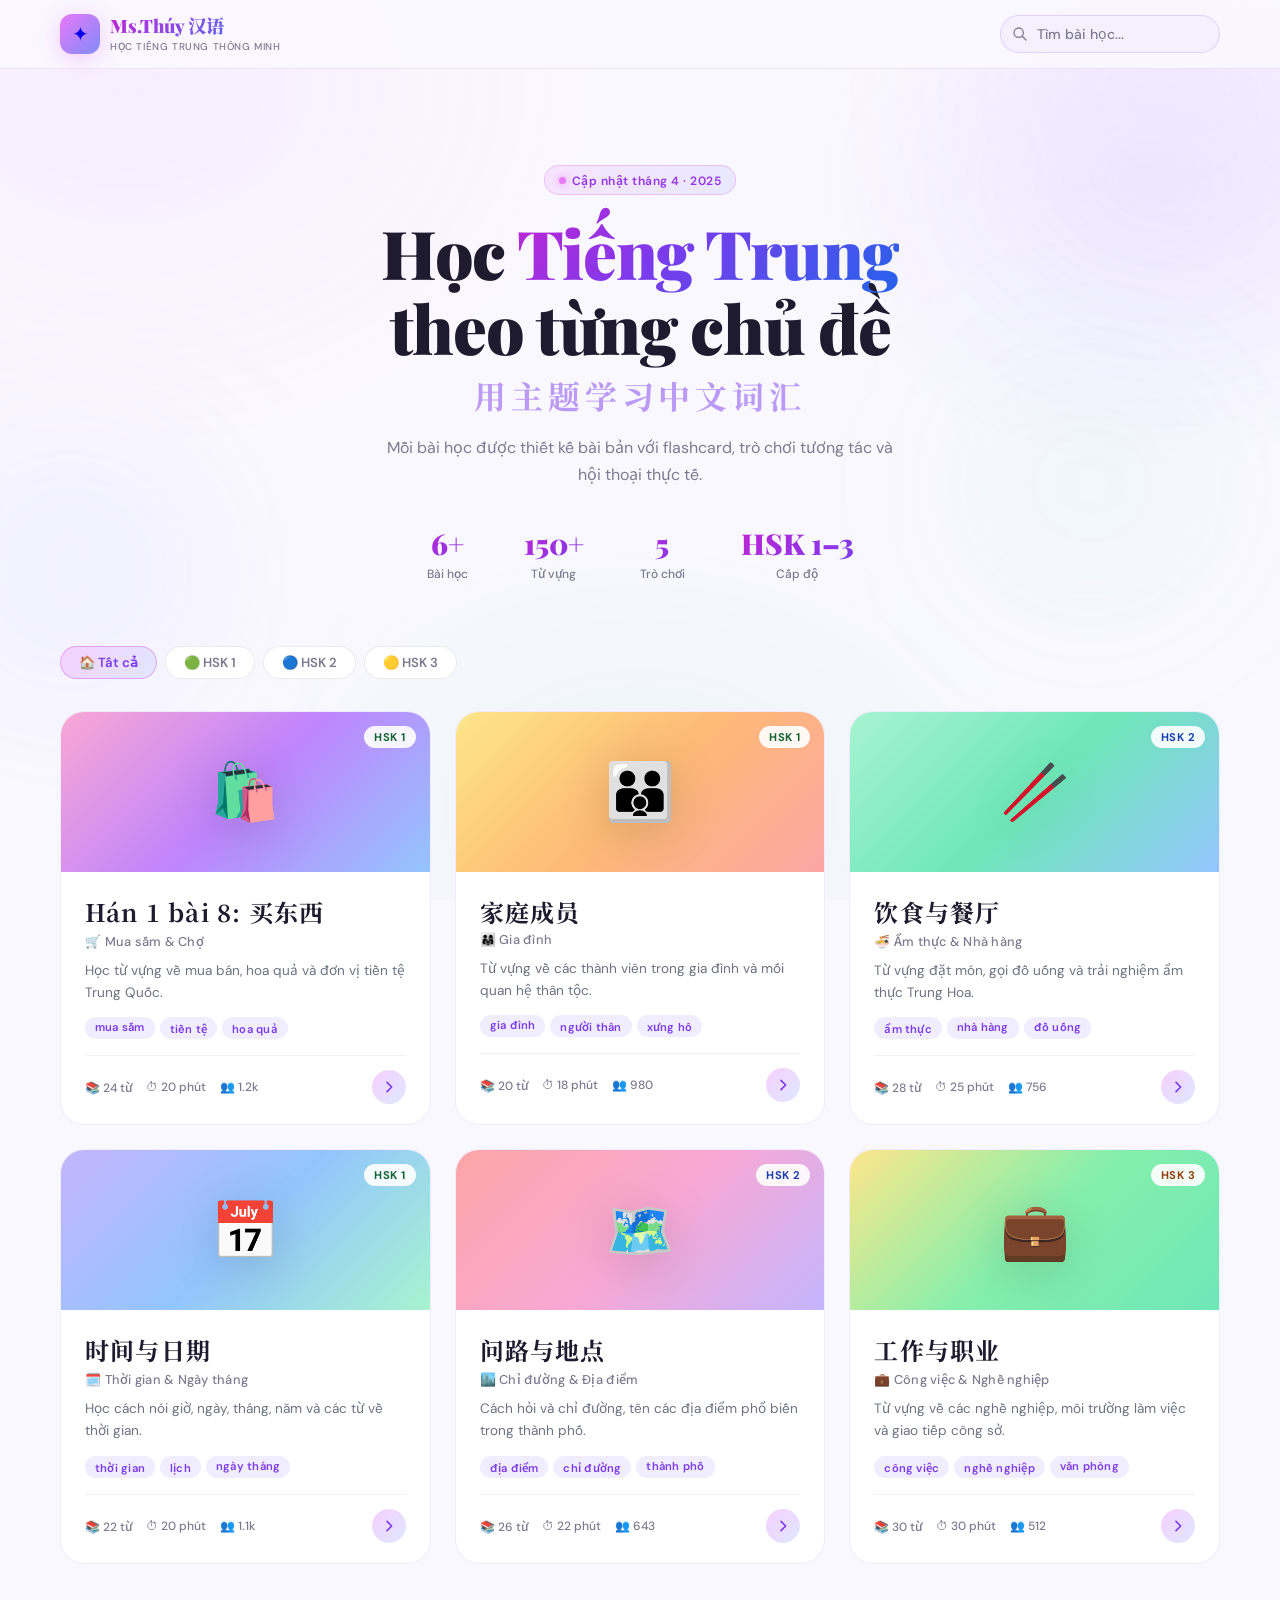
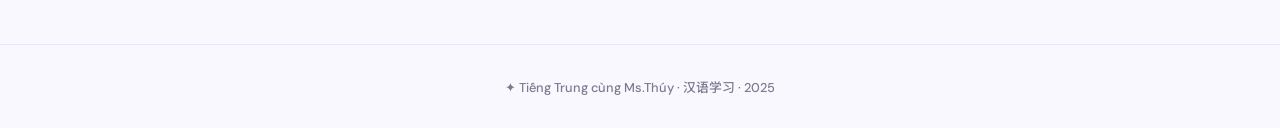
==== index.html @ c70a5e1f "first commit" ====
<!DOCTYPE html>
<html lang="vi">
<head>
<meta charset="UTF-8">
<meta name="viewport" content="width=device-width, initial-scale=1.0">
<title>汉语学习 — Tiếng Trung cùng Ms.Thúy</title>
<link href="https://fonts.googleapis.com/css2?family=Playfair+Display:ital,wght@0,700;0,900;1,700&family=DM+Sans:wght@300;400;500;600;700&family=Noto+Sans+SC:wght@300;400;500;700;900&family=Noto+Serif+SC:wght@400;600;700&display=swap" rel="stylesheet">
<style>
:root {
  --pp: #e879f9;
  --pb: #818cf8;
  --pg: #34d399;
  --po: #fb923c;
  --pk: #f472b6;
  --py: #facc15;
  --bg: #faf8ff;
  --card: #ffffff;
  --text: #1e1b2e;
  --muted: #7c7a8e;
  --border: rgba(139,92,246,0.12);
  --glow: rgba(232,121,249,0.15);
}

*, *::before, *::after { box-sizing: border-box; margin: 0; padding: 0; }

html { scroll-behavior: smooth; }

body {
  font-family: 'DM Sans', 'Noto Sans SC', sans-serif;
  background: var(--bg);
  color: var(--text);
  min-height: 100vh;
  overflow-x: hidden;
}

/* ─── Background mesh ─── */
body::before {
  content: '';
  position: fixed;
  inset: 0;
  background:
    radial-gradient(ellipse 800px 600px at 10% 10%, rgba(232,121,249,0.08) 0%, transparent 60%),
    radial-gradient(ellipse 600px 500px at 90% 20%, rgba(129,140,248,0.1) 0%, transparent 60%),
    radial-gradient(ellipse 700px 500px at 50% 90%, rgba(52,211,153,0.07) 0%, transparent 60%);
  pointer-events: none;
  z-index: 0;
}

/* ─── Header ─── */
header {
  position: sticky;
  top: 0;
  z-index: 100;
  backdrop-filter: blur(20px) saturate(1.8);
  background: rgba(250,248,255,0.85);
  border-bottom: 1px solid var(--border);
  padding: 0 clamp(16px, 5vw, 60px);
}

.header-inner {
  max-width: 1280px;
  margin: 0 auto;
  height: 68px;
  display: flex;
  align-items: center;
  justify-content: space-between;
  gap: 16px;
}

.logo {
  display: flex;
  align-items: center;
  gap: 10px;
  text-decoration: none;
}

.logo-icon {
  width: 40px;
  height: 40px;
  border-radius: 12px;
  background: linear-gradient(135deg, #e879f9, #818cf8);
  display: flex;
  align-items: center;
  justify-content: center;
  font-size: 20px;
  box-shadow: 0 4px 20px rgba(232,121,249,0.35);
  transition: transform 0.3s ease, box-shadow 0.3s ease;
}

.logo:hover .logo-icon {
  transform: rotate(-8deg) scale(1.08);
  box-shadow: 0 8px 32px rgba(232,121,249,0.5);
}

.logo-text {
  font-family: 'Playfair Display', 'Noto Serif SC', serif;
  font-size: 1.15rem;
  font-weight: 900;
  background: linear-gradient(135deg, #c026d3, #6366f1);
  -webkit-background-clip: text;
  -webkit-text-fill-color: transparent;
  background-clip: text;
  line-height: 1.2;
}

.logo-sub {
  font-size: 0.62rem;
  color: var(--muted);
  font-weight: 500;
  letter-spacing: 0.06em;
  display: block;
  -webkit-text-fill-color: var(--muted);
}

.nav-actions {
  display: flex;
  align-items: center;
  gap: 10px;
}

.search-wrap {
  position: relative;
}

.search-wrap svg {
  position: absolute;
  left: 12px;
  top: 50%;
  transform: translateY(-50%);
  width: 16px;
  height: 16px;
  color: var(--muted);
  pointer-events: none;
}

#searchInput {
  font-family: 'DM Sans', sans-serif;
  font-size: 0.875rem;
  font-weight: 500;
  padding: 9px 16px 9px 36px;
  border-radius: 50px;
  border: 1.5px solid rgba(139,92,246,0.2);
  background: rgba(237,233,254,0.5);
  color: var(--text);
  width: 220px;
  transition: all 0.3s ease;
  outline: none;
}

#searchInput:focus {
  border-color: rgba(192,38,211,0.4);
  background: white;
  box-shadow: 0 0 0 4px rgba(192,38,211,0.08);
  width: 260px;
}

#searchInput::placeholder { color: var(--muted); }

/* ─── Hero ─── */
.hero {
  position: relative;
  max-width: 1280px;
  margin: 0 auto;
  padding: clamp(48px, 8vw, 96px) clamp(16px, 5vw, 60px) clamp(32px, 6vw, 64px);
  z-index: 1;
  text-align: center;
}

.hero-badge {
  display: inline-flex;
  align-items: center;
  gap: 6px;
  background: linear-gradient(135deg, rgba(232,121,249,0.15), rgba(129,140,248,0.15));
  border: 1px solid rgba(192,38,211,0.2);
  border-radius: 50px;
  padding: 5px 14px;
  font-size: 0.75rem;
  font-weight: 600;
  color: #9333ea;
  letter-spacing: 0.04em;
  margin-bottom: 20px;
  animation: fadeDown 0.6s ease both;
}

.hero-badge .dot {
  width: 7px; height: 7px;
  border-radius: 50%;
  background: #e879f9;
  box-shadow: 0 0 8px #e879f9;
  animation: pulse 2s infinite;
}

@keyframes pulse {
  0%, 100% { opacity: 1; transform: scale(1); }
  50% { opacity: 0.6; transform: scale(0.8); }
}

.hero-title {
  font-family: 'Playfair Display', 'Noto Serif SC', serif;
  font-size: clamp(2.4rem, 6vw, 4.2rem);
  font-weight: 900;
  line-height: 1.12;
  letter-spacing: -0.02em;
  color: var(--text);
  animation: fadeDown 0.7s 0.1s ease both;
}

.hero-title .accent {
  background: linear-gradient(135deg, #c026d3 0%, #7c3aed 40%, #2563eb 100%);
  -webkit-background-clip: text;
  -webkit-text-fill-color: transparent;
  background-clip: text;
  position: relative;
}

.hero-cn {
  font-family: 'Noto Serif SC', serif;
  font-size: clamp(1.3rem, 3vw, 2rem);
  color: rgba(124,58,237,0.5);
  font-weight: 700;
  margin-top: 6px;
  animation: fadeDown 0.7s 0.2s ease both;
  letter-spacing: 0.15em;
}

.hero-desc {
  font-size: 1rem;
  color: var(--muted);
  font-weight: 400;
  max-width: 520px;
  margin: 16px auto 0;
  line-height: 1.7;
  animation: fadeDown 0.7s 0.3s ease both;
}

.hero-stats {
  display: flex;
  justify-content: center;
  gap: clamp(24px, 5vw, 56px);
  margin-top: 36px;
  animation: fadeDown 0.7s 0.4s ease both;
}

.stat {
  text-align: center;
}

.stat-num {
  font-family: 'Playfair Display', serif;
  font-size: 1.8rem;
  font-weight: 900;
  background: linear-gradient(135deg, #c026d3, #7c3aed);
  -webkit-background-clip: text;
  -webkit-text-fill-color: transparent;
  background-clip: text;
}

.stat-label {
  font-size: 0.75rem;
  color: var(--muted);
  font-weight: 500;
  margin-top: 2px;
}

/* ─── Filter tabs ─── */
.filter-section {
  max-width: 1280px;
  margin: 0 auto;
  padding: 0 clamp(16px, 5vw, 60px);
  position: relative;
  z-index: 1;
}

.filter-tabs {
  display: flex;
  gap: 8px;
  flex-wrap: wrap;
  margin-bottom: 32px;
}

.filter-tab {
  padding: 7px 18px;
  border-radius: 50px;
  font-size: 0.82rem;
  font-weight: 600;
  border: 1.5px solid transparent;
  cursor: pointer;
  transition: all 0.25s ease;
  font-family: 'DM Sans', sans-serif;
  background: white;
  color: var(--muted);
  border-color: rgba(0,0,0,0.08);
}

.filter-tab:hover {
  border-color: rgba(192,38,211,0.3);
  color: #9333ea;
}

.filter-tab.active {
  background: linear-gradient(135deg, #f5d0fe, #e0e7ff);
  border-color: rgba(192,38,211,0.3);
  color: #7c3aed;
}

/* ─── Grid ─── */
.lessons-grid {
  max-width: 1280px;
  margin: 0 auto;
  padding: 0 clamp(16px, 5vw, 60px) 80px;
  display: grid;
  grid-template-columns: repeat(auto-fill, minmax(340px, 1fr));
  gap: 24px;
  position: relative;
  z-index: 1;
}

/* ─── Card ─── */
.lesson-card {
  background: var(--card);
  border-radius: 24px;
  overflow: hidden;
  border: 1.5px solid var(--border);
  cursor: pointer;
  transition: transform 0.35s cubic-bezier(0.34, 1.56, 0.64, 1), box-shadow 0.35s ease, border-color 0.3s ease;
  position: relative;
  text-decoration: none;
  display: block;
  animation: cardIn 0.5s ease both;
  transform-style: preserve-3d;
}

.lesson-card:hover {
  transform: translateY(-8px) scale(1.015);
  box-shadow: 0 32px 64px rgba(139,92,246,0.15), 0 8px 24px rgba(0,0,0,0.06);
  border-color: rgba(192,38,211,0.25);
}

.lesson-card:active { transform: scale(0.98); }

@keyframes cardIn {
  from { opacity: 0; transform: translateY(24px); }
  to   { opacity: 1; transform: translateY(0); }
}

.card-header {
  position: relative;
  height: 160px;
  display: flex;
  align-items: center;
  justify-content: center;
  overflow: hidden;
}

.card-header-bg {
  position: absolute;
  inset: 0;
  transition: transform 0.5s ease;
}

.lesson-card:hover .card-header-bg { transform: scale(1.06); }

.card-emoji {
  position: relative;
  font-size: 3.5rem;
  filter: drop-shadow(0 8px 24px rgba(0,0,0,0.15));
  transition: transform 0.4s cubic-bezier(0.34,1.56,0.64,1);
  z-index: 2;
}

.lesson-card:hover .card-emoji { transform: scale(1.15) rotate(-5deg); }

.card-level-badge {
  position: absolute;
  top: 14px;
  right: 14px;
  z-index: 3;
  font-size: 0.7rem;
  font-weight: 700;
  padding: 4px 10px;
  border-radius: 20px;
  background: rgba(255,255,255,0.9);
  backdrop-filter: blur(8px);
  letter-spacing: 0.04em;
}

.card-body {
  padding: 22px 24px 20px;
}

.card-title-cn {
  font-family: 'Noto Serif SC', serif;
  font-size: 1.5rem;
  font-weight: 700;
  color: var(--text);
  letter-spacing: 0.05em;
  margin-bottom: 2px;
}

.card-title-vi {
  font-size: 0.8rem;
  font-weight: 500;
  color: var(--muted);
  margin-bottom: 10px;
  letter-spacing: 0.02em;
}

.card-desc {
  font-size: 0.85rem;
  color: #6b7280;
  line-height: 1.6;
  margin-bottom: 14px;
}

.card-tags {
  display: flex;
  flex-wrap: wrap;
  gap: 5px;
  margin-bottom: 16px;
}

.tag {
  font-size: 0.7rem;
  font-weight: 600;
  padding: 3px 10px;
  border-radius: 20px;
  background: rgba(237,233,254,0.8);
  color: #7c3aed;
  letter-spacing: 0.02em;
}

.card-footer {
  display: flex;
  justify-content: space-between;
  align-items: center;
  padding-top: 14px;
  border-top: 1px solid rgba(0,0,0,0.05);
}

.card-meta {
  display: flex;
  gap: 14px;
}

.meta-item {
  display: flex;
  align-items: center;
  gap: 4px;
  font-size: 0.75rem;
  color: var(--muted);
  font-weight: 500;
}

.card-arrow {
  width: 34px;
  height: 34px;
  border-radius: 50%;
  background: linear-gradient(135deg, #f5d0fe, #e0e7ff);
  display: flex;
  align-items: center;
  justify-content: center;
  transition: all 0.3s ease;
  flex-shrink: 0;
}

.lesson-card:hover .card-arrow {
  background: linear-gradient(135deg, #c026d3, #7c3aed);
  transform: translateX(3px);
  box-shadow: 0 4px 16px rgba(124,58,237,0.35);
}

.lesson-card:hover .card-arrow svg { color: white; }

.card-arrow svg {
  width: 16px;
  height: 16px;
  color: #7c3aed;
  transition: color 0.3s;
}

/* ─── Empty state ─── */
.empty-state {
  grid-column: 1 / -1;
  text-align: center;
  padding: 60px 20px;
  color: var(--muted);
}

.empty-state .icon { font-size: 3rem; margin-bottom: 12px; }
.empty-state p { font-size: 1rem; font-weight: 500; }

/* ─── Footer ─── */
footer {
  position: relative;
  z-index: 1;
  text-align: center;
  padding: 32px 20px;
  border-top: 1px solid var(--border);
  font-size: 0.8rem;
  color: var(--muted);
  font-weight: 500;
}

/* ─── Animations ─── */
@keyframes fadeDown {
  from { opacity: 0; transform: translateY(-12px); }
  to   { opacity: 1; transform: translateY(0); }
}

/* ─── Floating orbs decoration ─── */
.orb {
  position: fixed;
  border-radius: 50%;
  filter: blur(80px);
  pointer-events: none;
  z-index: 0;
  animation: orbFloat 12s ease-in-out infinite;
}

.orb-1 { width: 400px; height: 400px; background: rgba(232,121,249,0.06); top: -100px; right: -100px; animation-delay: 0s; }
.orb-2 { width: 300px; height: 300px; background: rgba(129,140,248,0.07); bottom: 20%; left: -80px; animation-delay: 4s; }
.orb-3 { width: 250px; height: 250px; background: rgba(52,211,153,0.06); top: 40%; right: 5%; animation-delay: 8s; }

@keyframes orbFloat {
  0%, 100% { transform: translateY(0) scale(1); }
  50% { transform: translateY(30px) scale(1.05); }
}

/* ─── Responsive ─── */
@media (max-width: 640px) {
  .hero-stats { gap: 20px; }
  .stat-num { font-size: 1.4rem; }
  #searchInput { width: 160px; }
  #searchInput:focus { width: 180px; }
  .lessons-grid { grid-template-columns: 1fr; }
}
</style>
</head>
<body>
<div class="orb orb-1"></div>
<div class="orb orb-2"></div>
<div class="orb orb-3"></div>

<!-- Header -->
<header>
  <div class="header-inner">
    <a href="index.html" class="logo">
      <div class="logo-icon">✦</div>
      <div>
        <span class="logo-text">Ms.Thúy 汉语</span>
        <span class="logo-sub">HỌC TIẾNG TRUNG THÔNG MINH</span>
      </div>
    </a>
    <div class="nav-actions">
      <div class="search-wrap">
        <svg fill="none" viewBox="0 0 24 24" stroke="currentColor"><path stroke-linecap="round" stroke-linejoin="round" stroke-width="2" d="M21 21l-6-6m2-5a7 7 0 11-14 0 7 7 0 0114 0z"/></svg>
        <input id="searchInput" type="text" placeholder="Tìm bài học..." oninput="filterCards()">
      </div>
    </div>
  </div>
</header>

<!-- Hero -->
<section class="hero">
  <div class="hero-badge"><span class="dot"></span> Cập nhật tháng 4 · 2025</div>
  <h1 class="hero-title">Học <span class="accent">Tiếng Trung</span><br>theo từng chủ đề</h1>
  <p class="hero-cn">用主题学习中文词汇</p>
  <p class="hero-desc">Mỗi bài học được thiết kế bài bản với flashcard, trò chơi tương tác và hội thoại thực tế.</p>
  <div class="hero-stats">
    <div class="stat"><div class="stat-num">6+</div><div class="stat-label">Bài học</div></div>
    <div class="stat"><div class="stat-num">150+</div><div class="stat-label">Từ vựng</div></div>
    <div class="stat"><div class="stat-num">5</div><div class="stat-label">Trò chơi</div></div>
    <div class="stat"><div class="stat-num">HSK 1–3</div><div class="stat-label">Cấp độ</div></div>
  </div>
</section>

<!-- Filter -->
<div class="filter-section">
  <div class="filter-tabs" id="filterTabs">
    <button class="filter-tab active" data-filter="all" onclick="setFilter(this,'all')">🏠 Tất cả</button>
    <button class="filter-tab" data-filter="HSK 1" onclick="setFilter(this,'HSK 1')">🟢 HSK 1</button>
    <button class="filter-tab" data-filter="HSK 2" onclick="setFilter(this,'HSK 2')">🔵 HSK 2</button>
    <button class="filter-tab" data-filter="HSK 3" onclick="setFilter(this,'HSK 3')">🟡 HSK 3</button>
  </div>
</div>

<!-- Cards grid -->
<div class="lessons-grid" id="lessonsGrid">
  <div class="empty-state" id="loadingState">
    <div class="icon">⏳</div>
    <p>Đang tải bài học...</p>
  </div>
</div>

<footer>
  <p>✦ Tiếng Trung cùng Ms.Thúy · 汉语学习 · 2025</p>
</footer>

<script>
let allArticles = [];
let activeFilter = 'all';
let searchQuery = '';

async function loadArticles() {
  try {
    const res = await fetch('data/articles.json');
    allArticles = await res.json();
    renderCards();
  } catch(e) {
    document.getElementById('loadingState').innerHTML = '<div class="icon">⚠️</div><p>Không thể tải bài học. Hãy chạy qua server.</p>';
  }
}

function setFilter(el, filter) {
  activeFilter = filter;
  document.querySelectorAll('.filter-tab').forEach(t => t.classList.remove('active'));
  el.classList.add('active');
  renderCards();
}

function filterCards() {
  searchQuery = document.getElementById('searchInput').value.toLowerCase();
  renderCards();
}

function renderCards() {
  const grid = document.getElementById('lessonsGrid');
  const filtered = allArticles.filter(a => {
    const matchLevel = activeFilter === 'all' || a.level === activeFilter;
    const q = searchQuery;
    const matchSearch = !q || a.title.toLowerCase().includes(q) || a.titleCN.includes(q) || a.description.toLowerCase().includes(q) || a.tags.some(t => t.includes(q));
    return matchLevel && matchSearch;
  });

  if (filtered.length === 0) {
    grid.innerHTML = '<div class="empty-state"><div class="icon">🔍</div><p>Không tìm thấy bài học phù hợp.</p></div>';
    return;
  }

  grid.innerHTML = filtered.map((a, i) => `
    <a class="lesson-card" href="lesson.html?id=${a.id}" style="animation-delay:${i*0.08}s">
      <div class="card-header">
        <div class="card-header-bg" style="background:${a.gradient}"></div>
        <div class="card-emoji">${a.image}</div>
        <div class="card-level-badge" style="color:${a.levelColor === '#86efac' ? '#166534' : a.levelColor === '#93c5fd' ? '#1e40af' : '#92400e'}">${a.level}</div>
      </div>
      <div class="card-body">
        <div class="card-title-cn">${a.titleCN}</div>
        <div class="card-title-vi">${a.title}</div>
        <p class="card-desc">${a.description}</p>
        <div class="card-tags">${a.tags.map(t => `<span class="tag">${t}</span>`).join('')}</div>
        <div class="card-footer">
          <div class="card-meta">
            <span class="meta-item">📚 ${a.wordCount} từ</span>
            <span class="meta-item">⏱ ${a.duration}</span>
            <span class="meta-item">👥 ${a.students}</span>
          </div>
          <div class="card-arrow">
            <svg fill="none" viewBox="0 0 24 24" stroke="currentColor"><path stroke-linecap="round" stroke-linejoin="round" stroke-width="2.5" d="M9 5l7 7-7 7"/></svg>
          </div>
        </div>
      </div>
    </a>
  `).join('');
}

loadArticles();
</script>
</body>
</html>
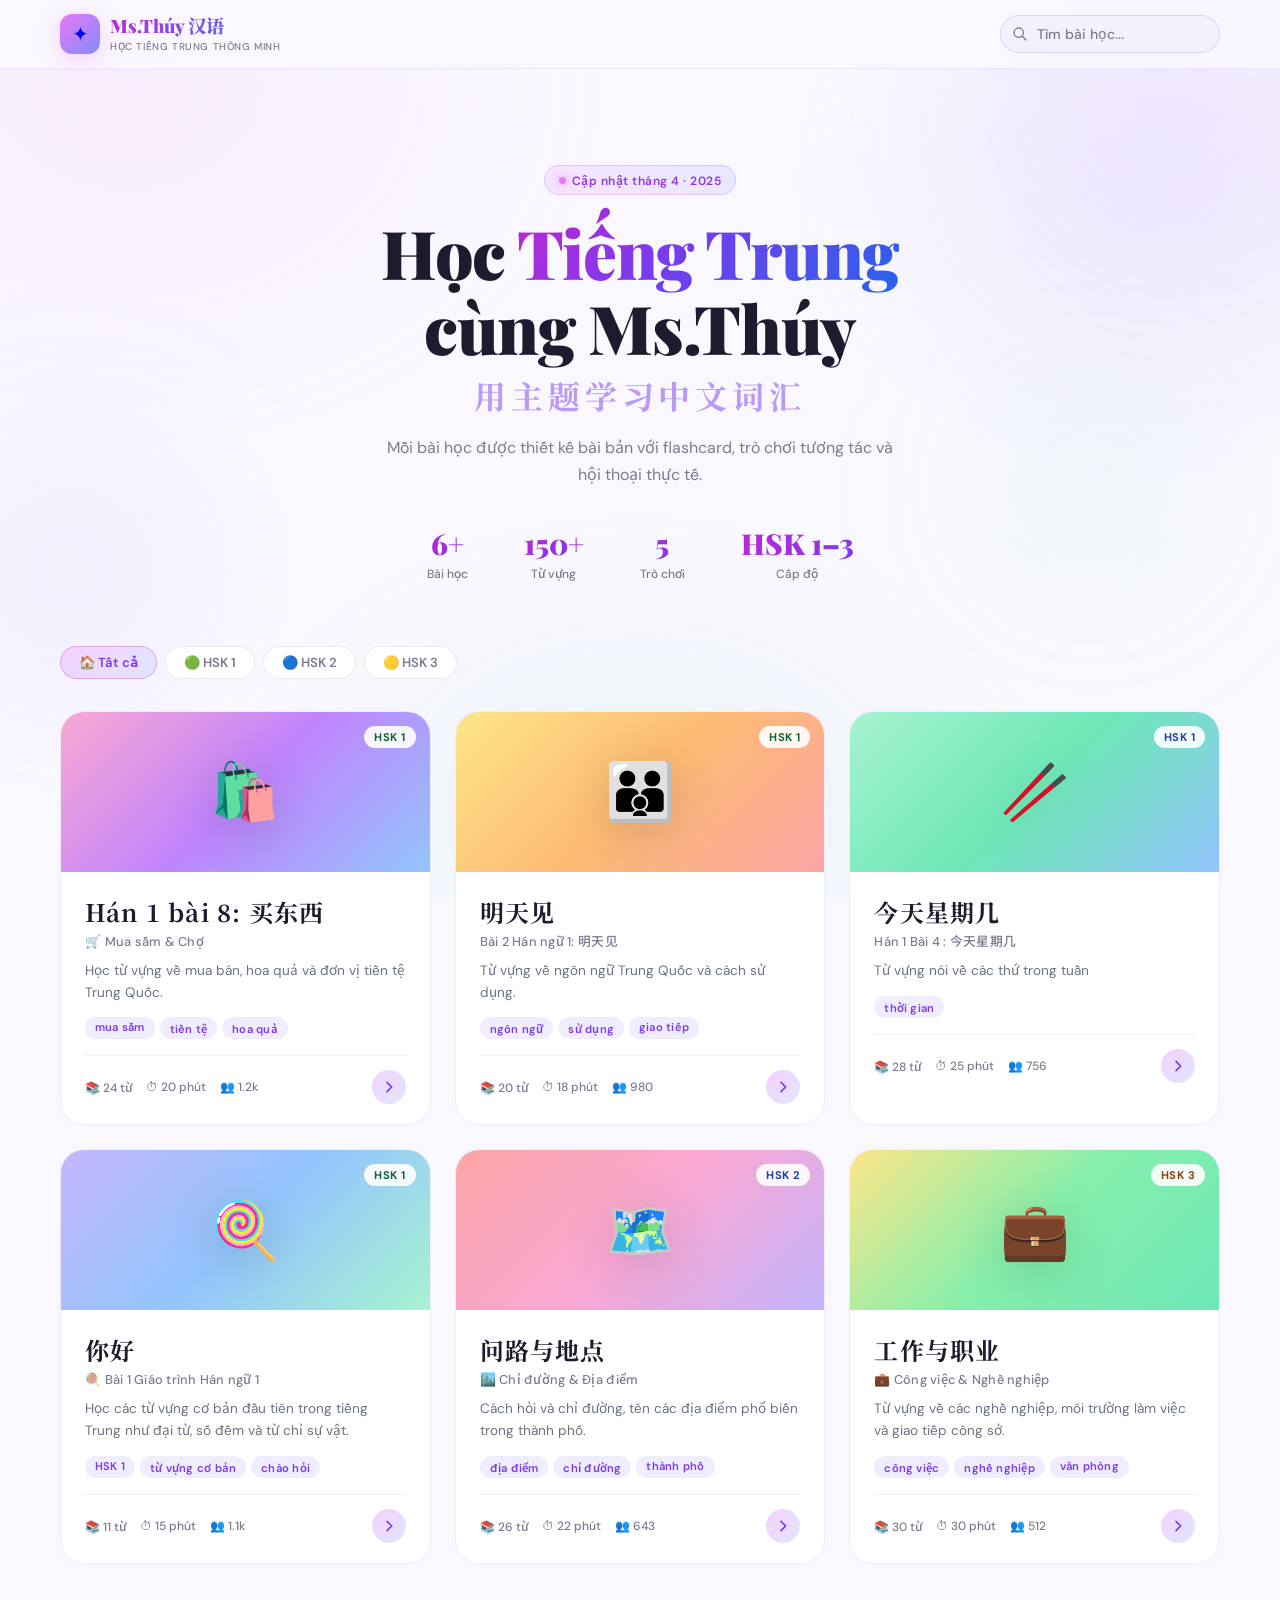
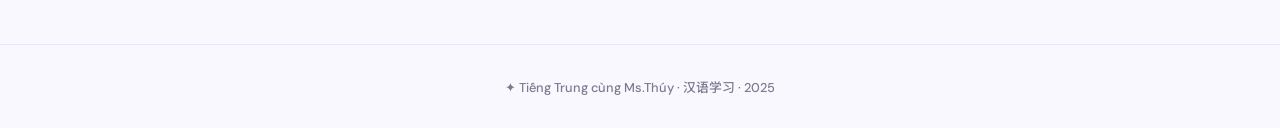
==== commit 04c69ce2: "Update index.html" ====
--- a/index.html
+++ b/index.html
@@ -563,7 +563,7 @@
 <!-- Hero -->
 <section class="hero">
   <div class="hero-badge"><span class="dot"></span> Cập nhật tháng 4 · 2025</div>
-  <h1 class="hero-title">Học <span class="accent">Tiếng Trung</span><br>theo từng chủ đề</h1>
+  <h1 class="hero-title">Học <span class="accent">Tiếng Trung</span><br>cùng Ms.Thúy</h1>
   <p class="hero-cn">用主题学习中文词汇</p>
   <p class="hero-desc">Mỗi bài học được thiết kế bài bản với flashcard, trò chơi tương tác và hội thoại thực tế.</p>
   <div class="hero-stats">
@@ -667,4 +667,4 @@
 loadArticles();
 </script>
 </body>
-</html>+</html>
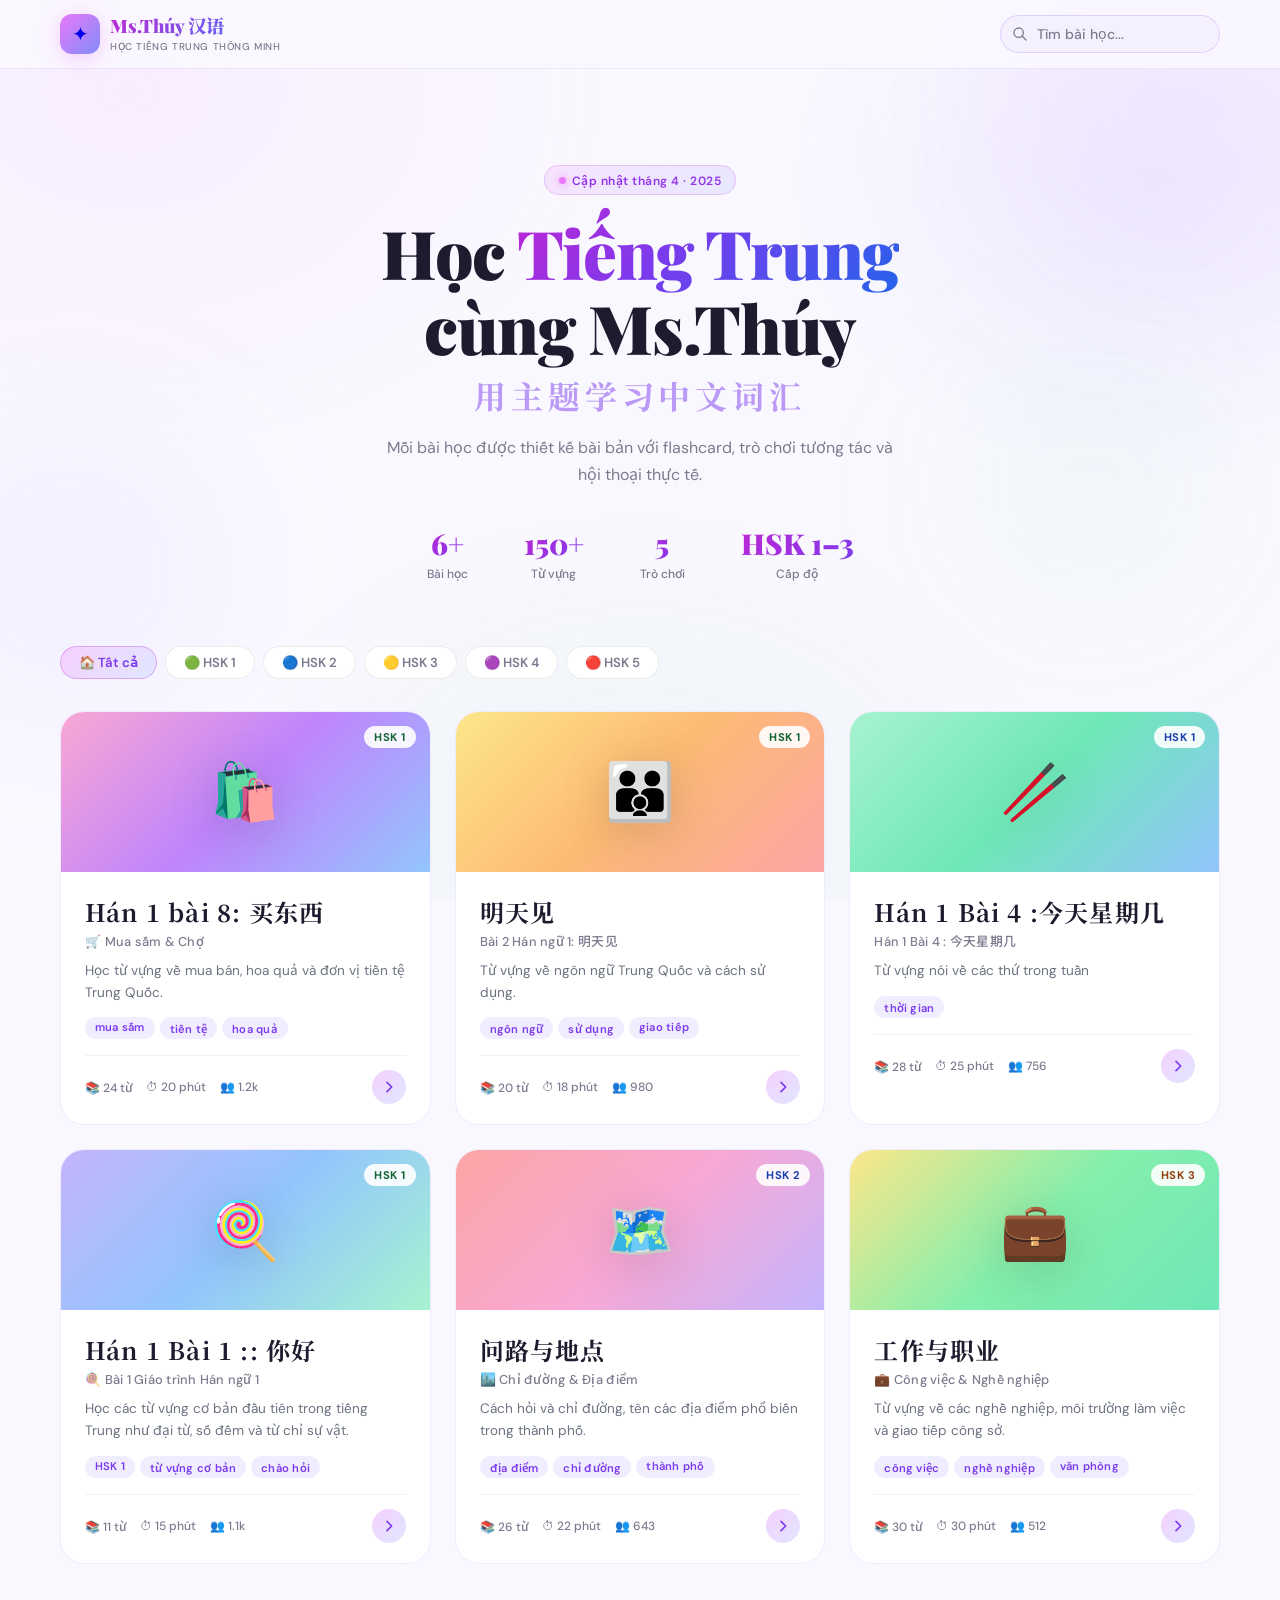
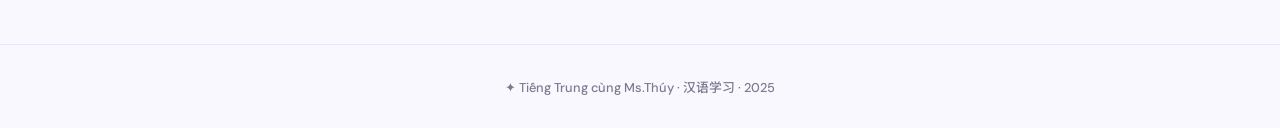
==== commit 9a6902ae: "Update index.html" ====
--- a/index.html
+++ b/index.html
@@ -581,6 +581,8 @@
     <button class="filter-tab" data-filter="HSK 1" onclick="setFilter(this,'HSK 1')">🟢 HSK 1</button>
     <button class="filter-tab" data-filter="HSK 2" onclick="setFilter(this,'HSK 2')">🔵 HSK 2</button>
     <button class="filter-tab" data-filter="HSK 3" onclick="setFilter(this,'HSK 3')">🟡 HSK 3</button>
+    <button class="filter-tab" data-filter="HSK 4" onclick="setFilter(this,'HSK 4')">🟣 HSK 4</button>
+    <button class="filter-tab" data-filter="HSK 5" onclick="setFilter(this,'HSK 5')">🔴 HSK 5</button>
   </div>
 </div>
 
